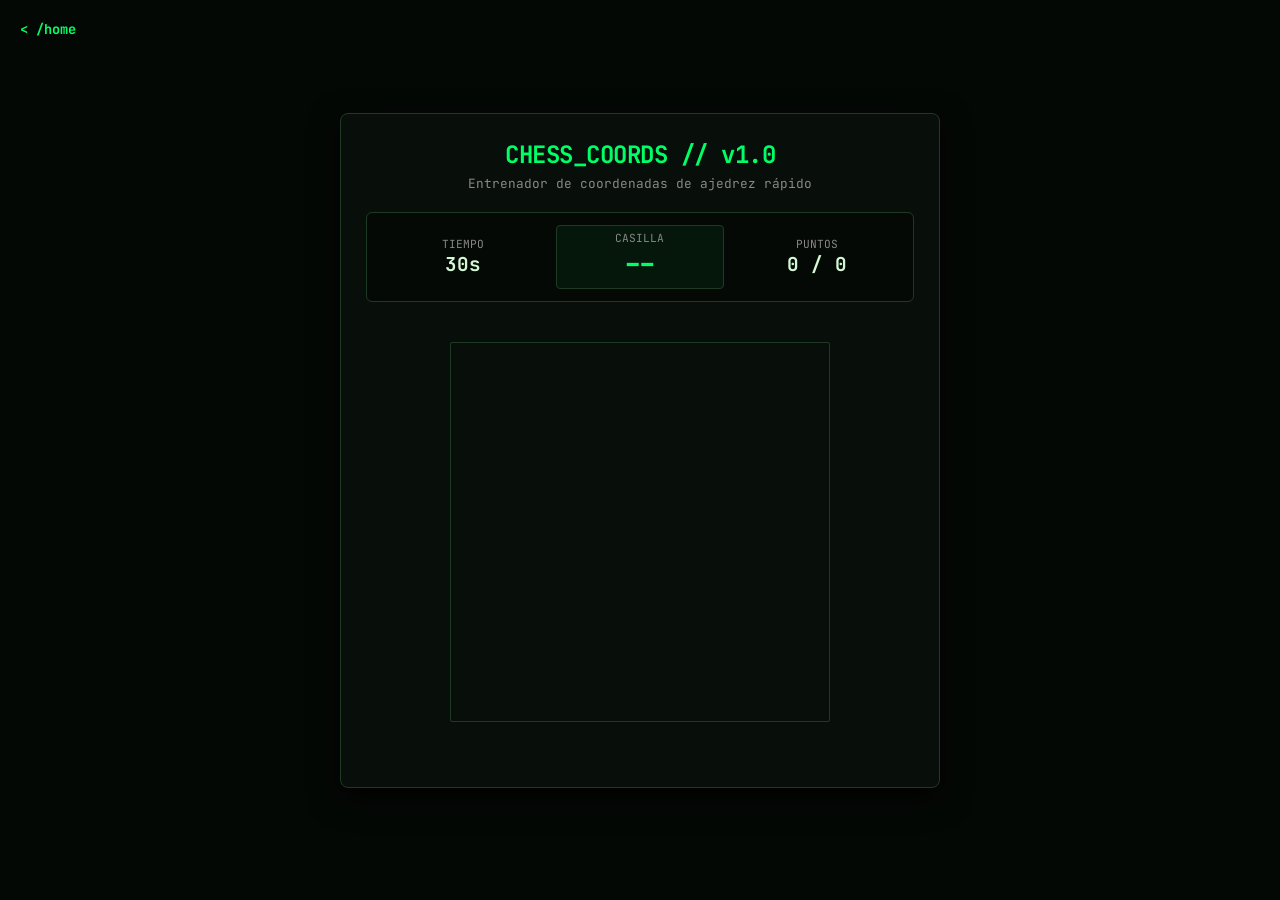
==== chess/index.html @ 0fd78169 "chess" ====
<!DOCTYPE html>
<html lang="es">
<head>
    <meta charset="UTF-8">
    <meta name="viewport" content="width=device-width, initial-scale=1.0">
    <title>Wired // Chess Coordinate Trainer</title>
    <link rel="icon" type="image/png" href="../lain.png">
    <link href="https://fonts.googleapis.com/css2?family=JetBrains+Mono:wght@400;700&display=swap" rel="stylesheet">
    <style>
        :root {
            --bg-color: #040805;
            --card-bg: #080f0a;
            --border-color: #1f3a24;
            --neon-green: #00ff66;
            --text-main: #d4f8d3;
            --text-muted: #888;
            --square-light: #b5c0b1;
            --square-dark: #3b533d;
            --danger-red: #ff5555;
        }

        * {
            box-sizing: border-box;
            margin: 0;
            padding: 0;
        }

        body {
            background-color: var(--bg-color);
            color: var(--text-main);
            font-family: 'JetBrains Mono', monospace;
            min-height: 100vh;
            display: flex;
            flex-direction: column;
            align-items: center;
            justify-content: center;
            padding: 20px;
        }

        /* Enlace para volver a la raíz */
        .back-link {
            position: absolute;
            top: 20px;
            left: 20px;
            color: var(--neon-green);
            text-decoration: none;
            font-size: 0.85rem;
            font-weight: bold;
            transition: opacity 0.2s ease;
        }

        .back-link:hover {
            text-decoration: underline;
        }

        .container {
            background: var(--card-bg);
            border: 1px solid var(--border-color);
            border-radius: 8px;
            padding: 25px;
            box-shadow: 0 10px 30px rgba(0, 0, 0, 0.8);
            max-width: 600px;
            width: 100%;
            display: flex;
            flex-direction: column;
            align-items: center;
            gap: 20px;
        }

        header {
            text-align: center;
            width: 100%;
        }

        h1 {
            font-size: 1.5rem;
            color: var(--neon-green);
            margin-bottom: 5px;
            letter-spacing: -0.5px;
        }

        .sub-title {
            font-size: 0.8rem;
            color: var(--text-muted);
        }

        /* Panel de Target & Stats */
        .dashboard {
            display: grid;
            grid-template-columns: repeat(3, 1fr);
            gap: 10px;
            width: 100%;
            background: rgba(0, 0, 0, 0.4);
            border: 1px solid var(--border-color);
            border-radius: 6px;
            padding: 12px;
            text-align: center;
        }

        .stat-box {
            display: flex;
            flex-direction: column;
            justify-content: center;
        }

        .stat-label {
            font-size: 0.7rem;
            color: var(--text-muted);
            text-transform: uppercase;
        }

        .stat-value {
            font-size: 1.2rem;
            font-weight: bold;
            color: var(--text-main);
        }

        .target-box {
            background: rgba(0, 255, 102, 0.05);
            border: 1px solid var(--border-color);
            border-radius: 4px;
            padding: 5px;
        }

        .target-box .stat-value {
            font-size: 1.8rem;
            color: var(--neon-green);
        }

        /* Contenedor del Tablero con Borde de Coordenadas */
        .board-wrapper {
            position: relative;
            display: grid;
            grid-template-columns: 20px 1fr 20px;
            grid-template-rows: 20px 1fr 20px;
            width: 100%;
            max-width: 420px;
            aspect-ratio: 1;
            user-select: none;
        }

        .coords-row {
            display: grid;
            grid-template-columns: repeat(8, 1fr);
            align-items: center;
            justify-items: center;
            font-size: 0.75rem;
            color: var(--text-muted);
            font-weight: bold;
        }

        .coords-col {
            display: grid;
            grid-template-rows: repeat(8, 1fr);
            align-items: center;
            justify-items: center;
            font-size: 0.75rem;
            color: var(--text-muted);
            font-weight: bold;
        }

        .chessboard {
            grid-area: 2 / 2 / 3 / 3;
            display: grid;
            grid-template-columns: repeat(8, 1fr);
            grid-template-rows: repeat(8, 1fr);
            border: 1px solid var(--border-color);
            border-radius: 2px;
            overflow: hidden;
            cursor: pointer;
        }

        .square {
            display: flex;
            align-items: center;
            justify-content: center;
            transition: background-color 0.15s ease;
        }

        .square.light {
            background-color: var(--square-light);
        }

        .square.dark {
            background-color: var(--square-dark);
        }

        /* Efectos visuales de acierto y fallo */
        .square.correct {
            background-color: var(--neon-green) !important;
            box-shadow: inset 0 0 10px rgba(0, 0, 0, 0.5);
        }

        .square.wrong {
            background-color: var(--danger-red) !important;
            box-shadow: inset 0 0 10px rgba(0, 0, 0, 0.5);
        }

        /* Controles inferiores */
        .controls {
            display: flex;
            gap: 10px;
            width: 100%;
        }

        .btn {
            flex: 1;
            background: #080f0a;
            color: var(--neon-green);
            border: 1px solid var(--border-color);
            padding: 12px;
            border-radius: 4px;
            font-family: 'JetBrains Mono', monospace;
            font-size: 0.85rem;
            font-weight: bold;
            cursor: pointer;
            transition: all 0.2s ease;
            text-align: center;
        }

        .btn:hover {
            background: rgba(0, 255, 102, 0.15);
            box-shadow: 0 0 12px rgba(0, 255, 102, 0.2);
        }

        .btn:disabled {
            opacity: 0.5;
            cursor: not-allowed;
            box-shadow: none;
            background: #080f0a;
        }

        @media (max-width: 480px) {
            .container {
                padding: 15px;
            }

            .board-wrapper {
                grid-template-columns: 15px 1fr 15px;
                grid-template-rows: 15px 1fr 15px;
            }

            .coords-row, .coords-col {
                font-size: 0.65rem;
            }
        }
    </style>
</head>
<body>

    <a href="../" class="back-link">&lt; /home</a>

    <div class="container">
        <header>
            <h1>CHESS_COORDS // v1.0</h1>
            <p class="sub-title">Entrenador de coordenadas de ajedrez rápido</p>
        </header>

        <div class="dashboard">
            <div class="stat-box">
                <span class="stat-label">TIEMPO</span>
                <span class="stat-value" id="timer">30s</span>
            </div>
            <div class="stat-box target-box">
                <span class="stat-label">CASILLA</span>
                <span class="stat-value" id="targetCoord">--</span>
            </div>
            <div class="stat-box">
                <span class="stat-label">PUNTOS</span>
                <span class="stat-value" id="score">0 / 0</span>
            </div>
        </div>

        <div class="board-wrapper">
            <!-- Coordenadas Superiores e Inferiores -->
            <div class="coords-row" style="grid-area: 1 / 2 / 2 / 3;" id="topCoords"></div>
            <div class="coords-row" style="grid-area: 3 / 2 / 4 / 3;" id="bottomCoords"></div>
            
            <!-- Coordenadas Izquierda y Derecha -->
            <div class="coords-col" style="grid-area: 2 / 1 / 3 / 2;" id="leftCoords"></div>
            <div class="coords-col" style="grid-area: 2 / 3 / 3 / 4;" id="rightCoords"></div>

            <!-- Tablero de Ajedrez -->
            <div class="chessboard" id="chessboard"></div>
        </div>

        <div class="controls">
            <button class="btn" id="startBtn
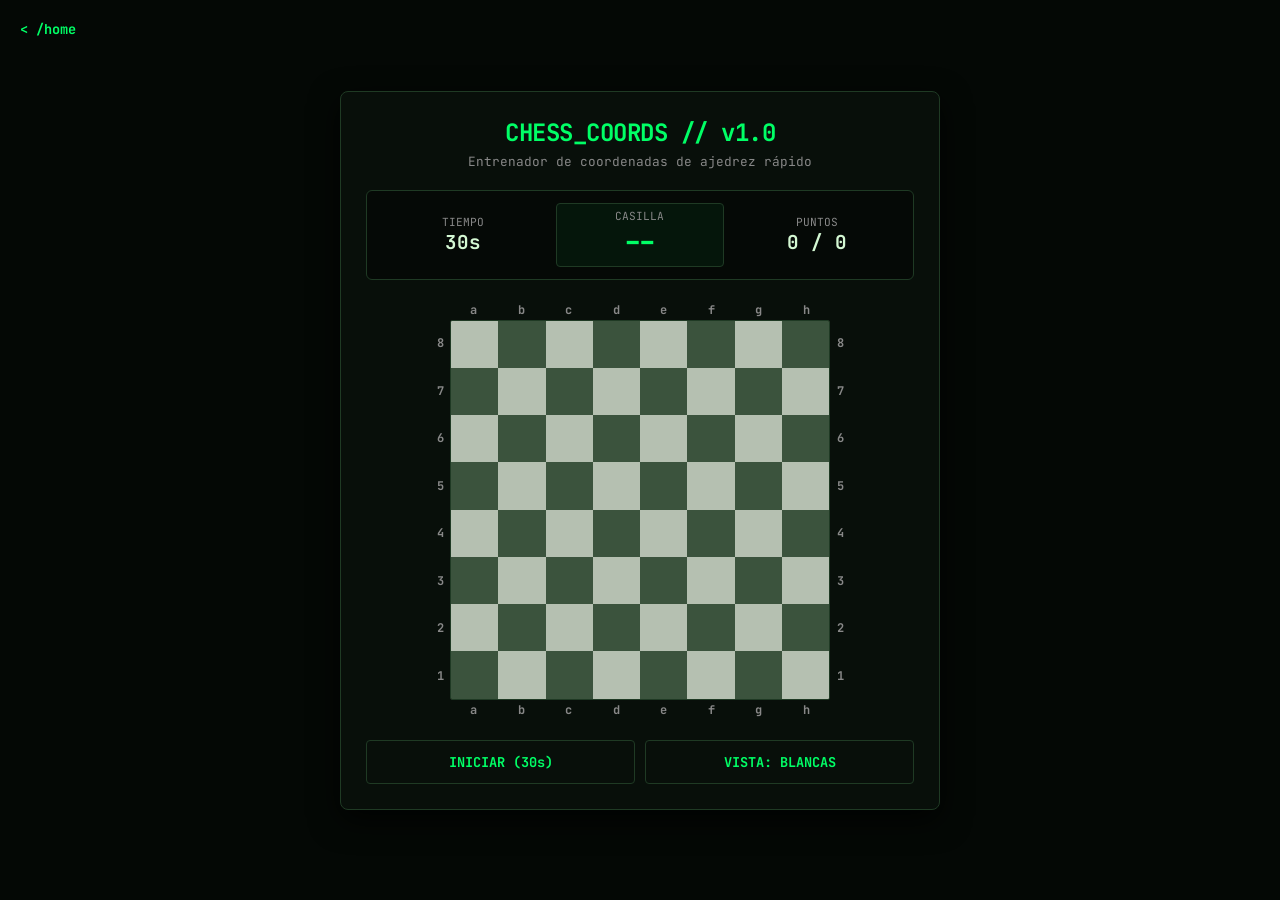
==== commit 5e068c0c: "chess" ====
--- a/chess/index.html
+++ b/chess/index.html
@@ -285,4 +285,164 @@
         </div>
 
         <div class="controls">
-            <button class="btn" id="startBtn
+            <button class="btn" id="startBtn">INICIAR (30s)</button>
+            <button class="btn" id="flipBtn">VISTA: BLANCAS</button>
+        </div>
+    </div>
+
+    <script>
+        const files = ['a', 'b', 'c', 'd', 'e', 'f', 'g', 'h'];
+        const ranks = ['8', '7', '6', '5', '4', '3', '2', '1'];
+
+        let currentOrientation = 'white'; // 'white' u 'black'
+        let currentTarget = '';
+        let hits = 0;
+        let attempts = 0;
+        let timeLeft = 30;
+        let timerInterval = null;
+        let isPlaying = false;
+
+        // Elementos del DOM
+        const chessboard = document.getElementById('chessboard');
+        const targetDisplay = document.getElementById('targetCoord');
+        const timerDisplay = document.getElementById('timer');
+        const scoreDisplay = document.getElementById('score');
+        const startBtn = document.getElementById('startBtn');
+        const flipBtn = document.getElementById('flipBtn');
+
+        const topCoords = document.getElementById('topCoords');
+        const bottomCoords = document.getElementById('bottomCoords');
+        const leftCoords = document.getElementById('leftCoords');
+        const rightCoords = document.getElementById('rightCoords');
+
+        // Renderizar el tablero y las coordenadas según la orientación
+        function createBoard() {
+            chessboard.innerHTML = '';
+            
+            const currentFiles = currentOrientation === 'white' ? [...files] : [...files].reverse();
+            const currentRanks = currentOrientation === 'white' ? [...ranks] : [...ranks].reverse();
+
+            // Renderizar coordenadas de borde
+            topCoords.innerHTML = currentFiles.map(f => `<span>${f}</span>`).join('');
+            bottomCoords.innerHTML = currentFiles.map(f => `<span>${f}</span>`).join('');
+            leftCoords.innerHTML = currentRanks.map(r => `<span>${r}</span>`).join('');
+            rightCoords.innerHTML = currentRanks.map(r => `<span>${r}</span>`).join('');
+
+            // Crear las 64 casillas
+            for (let r = 0; r < 8; r++) {
+                for (let f = 0; f < 8; f++) {
+                    const file = currentFiles[f];
+                    const rank = currentRanks[r];
+                    const coord = `${file}${rank}`;
+
+                    const square = document.createElement('div');
+                    square.classList.add('square');
+
+                    // Cálculo del color de la casilla (clara/oscura)
+                    const fileIndex = files.indexOf(file);
+                    const rankIndex = ranks.indexOf(rank);
+                    const isLight = (fileIndex + rankIndex) % 2 === 0;
+
+                    square.classList.add(isLight ? 'light' : 'dark');
+                    square.dataset.coord = coord;
+
+                    square.addEventListener('click', () => handleSquareClick(coord, square));
+                    chessboard.appendChild(square);
+                }
+            }
+        }
+
+        // Generar nueva coordenada objetivo
+        function generateNewTarget() {
+            let newTarget;
+            do {
+                const randomFile = files[Math.floor(Math.random() * files.length)];
+                const randomRank = ranks[Math.floor(Math.random() * ranks.length)];
+                newTarget = `${randomFile}${randomRank}`;
+            } while (newTarget === currentTarget);
+
+            currentTarget = newTarget;
+            targetDisplay.innerText = currentTarget;
+        }
+
+        // Manejar el clic en una casilla
+        function handleSquareClick(coord, squareElement) {
+            if (!isPlaying) return;
+
+            attempts++;
+            if (coord === currentTarget) {
+                hits++;
+                flashSquare(squareElement, 'correct');
+                generateNewTarget();
+            } else {
+                flashSquare(squareElement, 'wrong');
+                // Resaltar brevemente la casilla correcta para aprender del fallo
+                const correctSquare = Array.from(document.querySelectorAll('.square')).find(s => s.dataset.coord === currentTarget);
+                if (correctSquare) {
+                    flashSquare(correctSquare, 'correct');
+                }
+            }
+
+            updateScore();
+        }
+
+        // Efecto visual rápido de acierto / error
+        function flashSquare(element, className) {
+            element.classList.add(className);
+            setTimeout(() => {
+                element.classList.remove(className);
+            }, 250);
+        }
+
+        // Actualizar estadísticas de aciertos
+        function updateScore() {
+            scoreDisplay.innerText = `${hits} / ${attempts}`;
+        }
+
+        // Iniciar / Reiniciar partida
+        function startGame() {
+            hits = 0;
+            attempts = 0;
+            timeLeft = 30;
+            isPlaying = true;
+
+            updateScore();
+            timerDisplay.innerText = `${timeLeft}s`;
+            startBtn.innerText = "REINICIAR";
+
+            clearInterval(timerInterval);
+            generateNewTarget();
+
+            timerInterval = setInterval(() => {
+                timeLeft--;
+                timerDisplay.innerText = `${timeLeft}s`;
+
+                if (timeLeft <= 0) {
+                    endGame();
+                }
+            }, 1000);
+        }
+
+        // Fin del tiempo
+        function endGame() {
+            clearInterval(timerInterval);
+            isPlaying = false;
+            targetDisplay.innerText = "--";
+            startBtn.innerText = "INICIAR (30s)";
+            alert(`¡Tiempo agotado!\n\nResultado final:\nAciertos: ${hits}\nTotal de clics: ${attempts}\nPrecisión: ${attempts > 0 ? Math.round((hits / attempts) * 100) : 0}%`);
+        }
+
+        // Alternar perspectiva (Blancas/Negras)
+        flipBtn.addEventListener('click', () => {
+            currentOrientation = currentOrientation === 'white' ? 'black' : 'white';
+            flipBtn.innerText = `VISTA: ${currentOrientation === 'white' ? 'BLANCAS' : 'NEGRAS'}`;
+            createBoard();
+        });
+
+        startBtn.addEventListener('click', startGame);
+
+        // Inicialización básica
+        createBoard();
+    </script>
+</body>
+</html>
